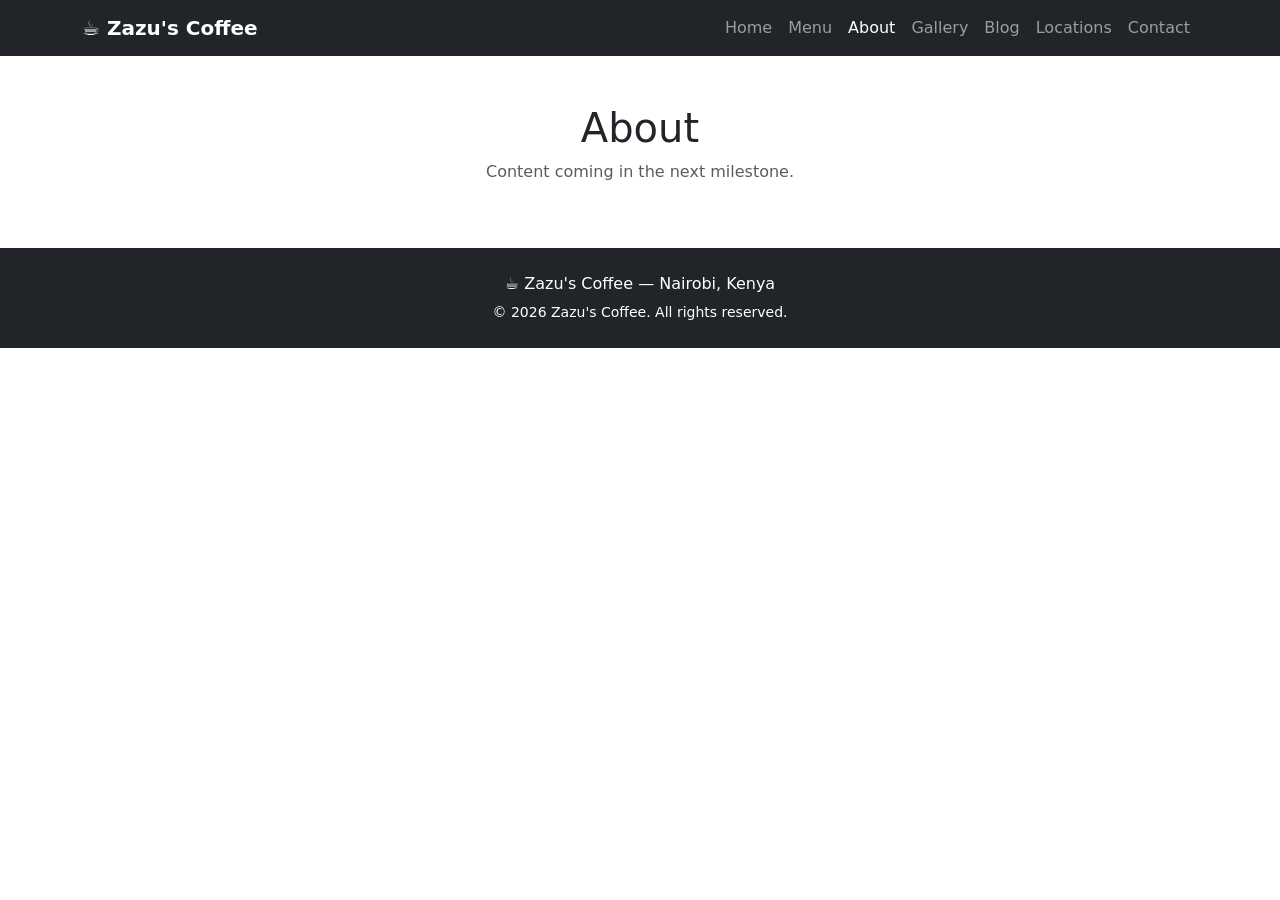
==== about.html @ b1737a96 "added about page" ====
<!DOCTYPE html>
<html lang="en">
<head>
  <meta charset="UTF-8" />
  <meta name="viewport" content="width=device-width, initial-scale=1.0" />
  <title>Zazu's Coffee | About</title>
  <link href="https://cdn.jsdelivr.net/npm/bootstrap@5.3.3/dist/css/bootstrap.min.css" rel="stylesheet" />
  <link rel="stylesheet" href="../css/style.css" />
</head>
<body>
  <nav class="navbar navbar-expand-lg navbar-dark bg-dark">
    <div class="container">
      <a class="navbar-brand fw-bold" href="../index.html">☕ Zazu's Coffee</a>
      <button class="navbar-toggler" type="button" data-bs-toggle="collapse" data-bs-target="#mainNav"><span class="navbar-toggler-icon"></span></button>
      <div class="collapse navbar-collapse" id="mainNav">
        <ul class="navbar-nav ms-auto">
          <li class="nav-item"><a class="nav-link" href="../index.html">Home</a></li>
          <li class="nav-item"><a class="nav-link" href="menu.html">Menu</a></li>
          <li class="nav-item"><a class="nav-link active" href="about.html">About</a></li>
          <li class="nav-item"><a class="nav-link" href="gallery.html">Gallery</a></li>
          <li class="nav-item"><a class="nav-link" href="blog.html">Blog</a></li>
          <li class="nav-item"><a class="nav-link" href="locations.html">Locations</a></li>
          <li class="nav-item"><a class="nav-link" href="contact.html">Contact</a></li>
        </ul>
      </div>
    </div>
  </nav>
  <main class="container py-5 text-center">
    <h1>About</h1>
    <p class="text-muted">Content coming in the next milestone.</p>
  </main>
  <footer class="bg-dark text-white text-center py-4">
    <div class="container">
      <p class="mb-1">☕ Zazu's Coffee — Nairobi, Kenya</p>
      <small>&copy; 2026 Zazu's Coffee. All rights reserved.</small>
    </div>
  </footer>
  <script src="https://cdn.jsdelivr.net/npm/bootstrap@5.3.3/dist/js/bootstrap.bundle.min.js"></script>
  <script src="../js/main.js"></script>
</body>
</html>
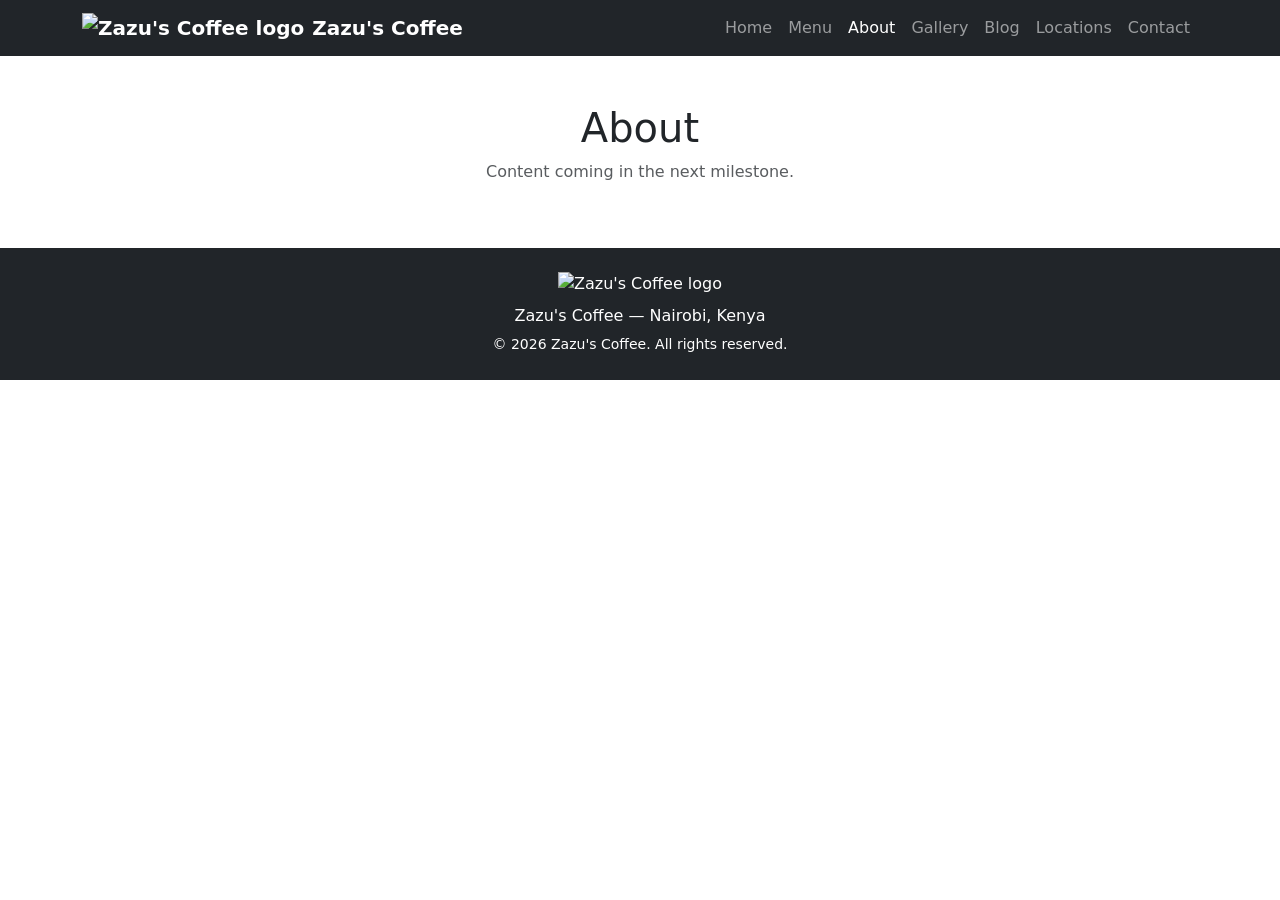
==== commit 7f41bbf3: "logo added" ====
--- a/about.html
+++ b/about.html
@@ -10,7 +10,10 @@
 <body>
   <nav class="navbar navbar-expand-lg navbar-dark bg-dark">
     <div class="container">
-      <a class="navbar-brand fw-bold" href="../index.html">☕ Zazu's Coffee</a>
+      <a class="navbar-brand fw-bold d-flex align-items-center" href="../index.html">
+        <img src="../assets/images/logo.png" alt="Zazu's Coffee logo" class="logo-img me-2" />
+        Zazu's Coffee
+      </a>
       <button class="navbar-toggler" type="button" data-bs-toggle="collapse" data-bs-target="#mainNav"><span class="navbar-toggler-icon"></span></button>
       <div class="collapse navbar-collapse" id="mainNav">
         <ul class="navbar-nav ms-auto">
@@ -31,7 +34,8 @@
   </main>
   <footer class="bg-dark text-white text-center py-4">
     <div class="container">
-      <p class="mb-1">☕ Zazu's Coffee — Nairobi, Kenya</p>
+      <img src="../assets/images/logo.png" alt="Zazu's Coffee logo" class="footer-logo-img mb-2" />
+      <p class="mb-1">Zazu's Coffee — Nairobi, Kenya</p>
       <small>&copy; 2026 Zazu's Coffee. All rights reserved.</small>
     </div>
   </footer>
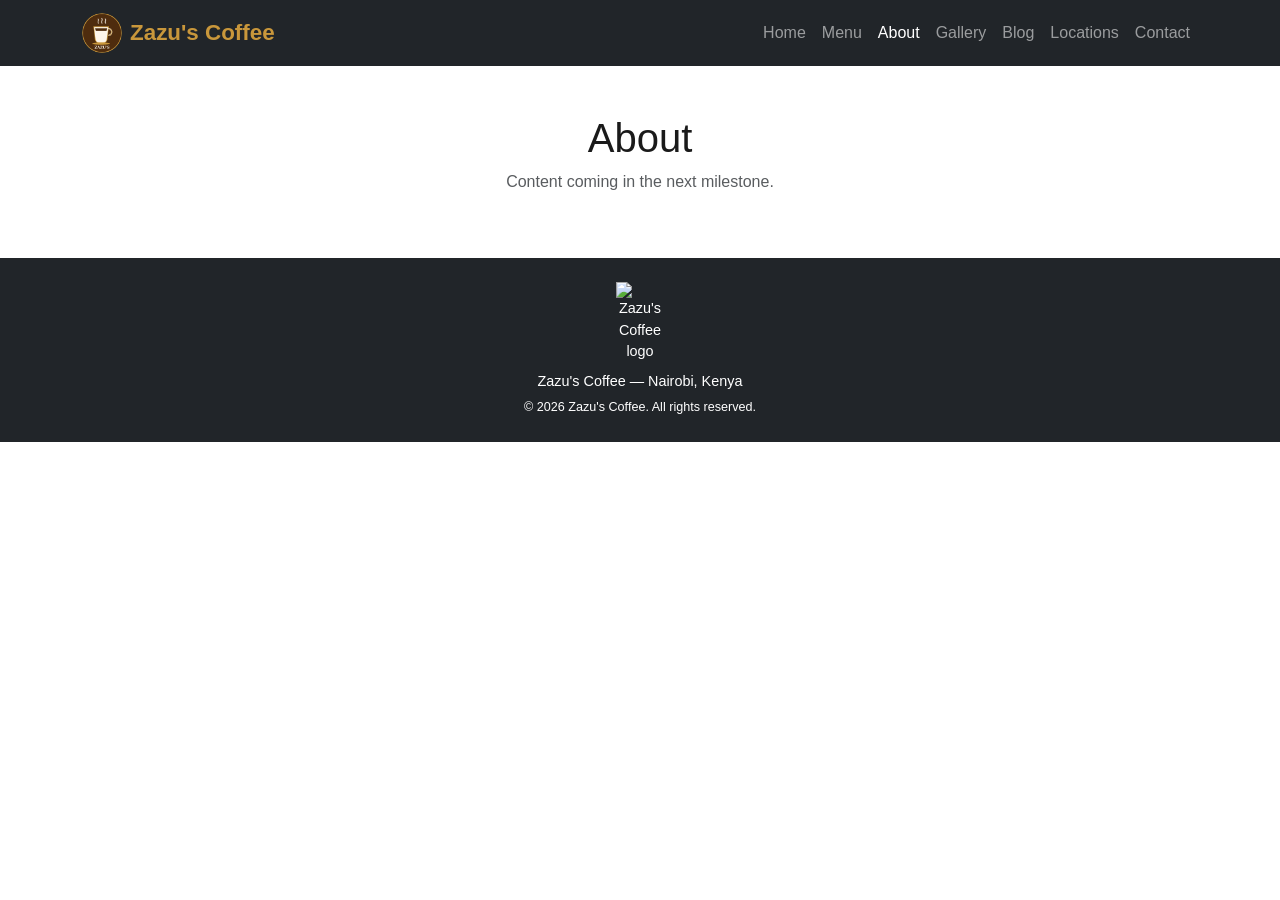
==== commit 555e9bc7: "logo scaled and stylesheet edited" ====
--- a/about.html
+++ b/about.html
@@ -5,13 +5,13 @@
   <meta name="viewport" content="width=device-width, initial-scale=1.0" />
   <title>Zazu's Coffee | About</title>
   <link href="https://cdn.jsdelivr.net/npm/bootstrap@5.3.3/dist/css/bootstrap.min.css" rel="stylesheet" />
-  <link rel="stylesheet" href="../css/style.css" />
+  <link rel="stylesheet" href="css/stylesheet.css" />
 </head>
 <body>
   <nav class="navbar navbar-expand-lg navbar-dark bg-dark">
     <div class="container">
       <a class="navbar-brand fw-bold d-flex align-items-center" href="../index.html">
-        <img src="../assets/images/logo.png" alt="Zazu's Coffee logo" class="logo-img me-2" />
+        <img src="images/logo.png" alt="Zazu's Coffee logo" class="logo-img me-2" width="40" height="40" />
         Zazu's Coffee
       </a>
       <button class="navbar-toggler" type="button" data-bs-toggle="collapse" data-bs-target="#mainNav"><span class="navbar-toggler-icon"></span></button>
@@ -34,7 +34,7 @@
   </main>
   <footer class="bg-dark text-white text-center py-4">
     <div class="container">
-      <img src="../assets/images/logo.png" alt="Zazu's Coffee logo" class="footer-logo-img mb-2" />
+      <img src="../assets/images/logo.png" alt="Zazu's Coffee logo" class="footer-logo-img mb-2" width="48" height="48" />
       <p class="mb-1">Zazu's Coffee — Nairobi, Kenya</p>
       <small>&copy; 2026 Zazu's Coffee. All rights reserved.</small>
     </div>
--- a/css/stylesheet.css
+++ b/css/stylesheet.css
@@ -0,0 +1,79 @@
+/* =====================
+   Zazu's Coffee — Main Stylesheet
+   ===================== */
+
+/* === Colour Variables === */
+:root {
+  --zazu-brown: #4e2c0e;
+  --zazu-gold:  #c9973b;
+  --zazu-cream: #fdf6ec;
+  --zazu-dark:  #1a1a1a;
+}
+
+/* === Base === */
+body {
+  font-family: 'Segoe UI', sans-serif;
+  background-color: #fff;
+  color: var(--zazu-dark);
+}
+
+/* === Navbar Brand === */
+.navbar-brand {
+  font-size: 1.4rem;
+  color: var(--zazu-gold) !important;
+}
+
+/* === Logo Images === */
+.logo-img {
+  width: 40px !important;
+  height: 40px !important;
+  max-width: 40px;
+  object-fit: contain;
+  border-radius: 50%;
+}
+
+.footer-logo-img {
+  width: 48px !important;
+  height: 48px !important;
+  max-width: 48px;
+  object-fit: contain;
+}
+
+/* === Hero Section === */
+.hero-section {
+  min-height: 85vh;
+  background: linear-gradient(rgba(0,0,0,0.55), rgba(0,0,0,0.55)),
+              url('../assets/images/hero-bg.jpg') center/cover no-repeat;
+  background-color: var(--zazu-brown); /* fallback if image missing */
+}
+
+/* === Buttons === */
+.btn-warning {
+  background-color: var(--zazu-gold);
+  border-color: var(--zazu-gold);
+  color: #fff;
+  font-weight: 600;
+}
+
+.btn-warning:hover {
+  background-color: var(--zazu-brown);
+  border-color: var(--zazu-brown);
+  color: #fff;
+}
+
+/* === Cards === */
+.card {
+  border: none;
+  border-radius: 12px;
+  transition: transform 0.2s ease;
+}
+
+.card:hover {
+  transform: translateY(-4px);
+}
+
+/* === Footer === */
+footer {
+  background-color: var(--zazu-dark) !important;
+  font-size: 0.9rem;
+}
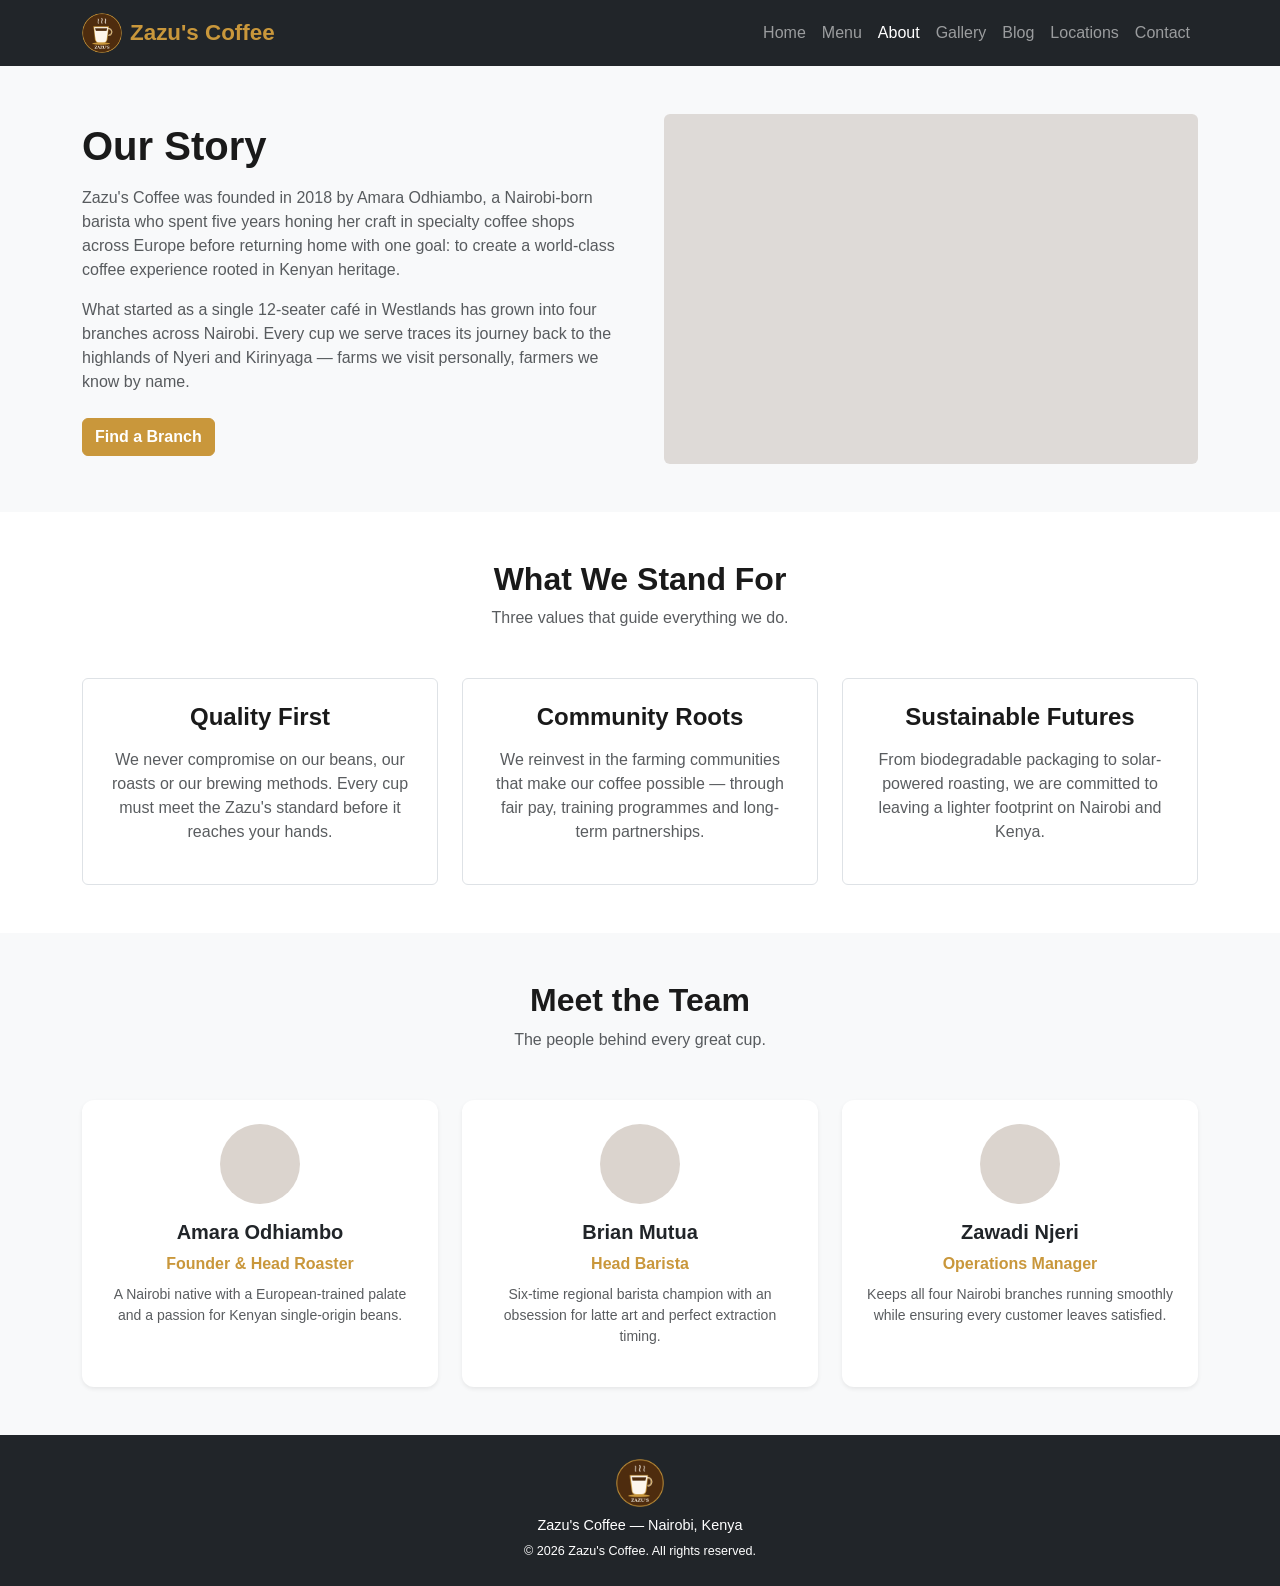
==== commit 0d1bb641: "added content for the about page" ====
--- a/about.html
+++ b/about.html
@@ -17,7 +17,7 @@
       <button class="navbar-toggler" type="button" data-bs-toggle="collapse" data-bs-target="#mainNav"><span class="navbar-toggler-icon"></span></button>
       <div class="collapse navbar-collapse" id="mainNav">
         <ul class="navbar-nav ms-auto">
-          <li class="nav-item"><a class="nav-link" href="../index.html">Home</a></li>
+          <li class="nav-item"><a class="nav-link" href="index.html">Home</a></li>
           <li class="nav-item"><a class="nav-link" href="menu.html">Menu</a></li>
           <li class="nav-item"><a class="nav-link active" href="about.html">About</a></li>
           <li class="nav-item"><a class="nav-link" href="gallery.html">Gallery</a></li>
@@ -28,13 +28,90 @@
       </div>
     </div>
   </nav>
-  <main class="container py-5 text-center">
-    <h1>About</h1>
-    <p class="text-muted">Content coming in the next milestone.</p>
-  </main>
+  <section class="py-5 bg-light">
+  <div class="container">
+    <div class="row align-items-center g-5">
+      <div class="col-lg-6">
+        <h1 class="fw-bold mb-3">Our Story</h1>
+        <p class="text-muted">Zazu's Coffee was founded in 2018 by Amara Odhiambo, a Nairobi-born barista who spent five years honing her craft in specialty coffee shops across Europe before returning home with one goal: to create a world-class coffee experience rooted in Kenyan heritage.</p>
+        <p class="text-muted">What started as a single 12-seater café in Westlands has grown into four branches across Nairobi. Every cup we serve traces its journey back to the highlands of Nyeri and Kirinyaga — farms we visit personally, farmers we know by name.</p>
+        <a href="locations.html" class="btn btn-warning mt-2">Find a Branch</a>
+      </div>
+      <div class="col-lg-6">
+        <div class="rounded" style="height: 350px; background-color: var(--zazu-brown); opacity: 0.15;"></div>
+      </div>
+    </div>
+  </div>
+</section>
+
+<section class="py-5">
+  <div class="container text-center">
+    <h2 class="fw-bold mb-2">What We Stand For</h2>
+    <p class="text-muted mb-5">Three values that guide everything we do.</p>
+    <div class="row g-4">
+      <div class="col-md-4">
+        <div class="p-4 border rounded h-100">
+          <h4 class="fw-bold mb-3">Quality First</h4>
+          <p class="text-muted">We never compromise on our beans, our roasts or our brewing methods. Every cup must meet the Zazu's standard before it reaches your hands.</p>
+        </div>
+      </div>
+      <div class="col-md-4">
+        <div class="p-4 border rounded h-100">
+          <h4 class="fw-bold mb-3">Community Roots</h4>
+          <p class="text-muted">We reinvest in the farming communities that make our coffee possible — through fair pay, training programmes and long-term partnerships.</p>
+        </div>
+      </div>
+      <div class="col-md-4">
+        <div class="p-4 border rounded h-100">
+          <h4 class="fw-bold mb-3">Sustainable Futures</h4>
+          <p class="text-muted">From biodegradable packaging to solar-powered roasting, we are committed to leaving a lighter footprint on Nairobi and Kenya.</p>
+        </div>
+      </div>
+    </div>
+  </div>
+</section>
+
+<section class="py-5 bg-light">
+  <div class="container text-center">
+    <h2 class="fw-bold mb-2">Meet the Team</h2>
+    <p class="text-muted mb-5">The people behind every great cup.</p>
+    <div class="row g-4 justify-content-center">
+      <div class="col-md-4">
+        <div class="card border-0 shadow-sm h-100">
+          <div class="card-body p-4">
+            <div class="rounded-circle mx-auto mb-3" style="width:80px;height:80px;background-color:var(--zazu-brown);opacity:0.2;"></div>
+            <h5 class="fw-bold">Amara Odhiambo</h5>
+            <p class="fw-bold mb-2" style="color: var(--zazu-gold);">Founder & Head Roaster</p>
+            <p class="text-muted small">A Nairobi native with a European-trained palate and a passion for Kenyan single-origin beans.</p>
+          </div>
+        </div>
+      </div>
+      <div class="col-md-4">
+        <div class="card border-0 shadow-sm h-100">
+          <div class="card-body p-4">
+            <div class="rounded-circle mx-auto mb-3" style="width:80px;height:80px;background-color:var(--zazu-brown);opacity:0.2;"></div>
+            <h5 class="fw-bold">Brian Mutua</h5>
+            <p class="fw-bold mb-2" style="color: var(--zazu-gold);">Head Barista</p>
+            <p class="text-muted small">Six-time regional barista champion with an obsession for latte art and perfect extraction timing.</p>
+          </div>
+        </div>
+      </div>
+      <div class="col-md-4">
+        <div class="card border-0 shadow-sm h-100">
+          <div class="card-body p-4">
+            <div class="rounded-circle mx-auto mb-3" style="width:80px;height:80px;background-color:var(--zazu-brown);opacity:0.2;"></div>
+            <h5 class="fw-bold">Zawadi Njeri</h5>
+            <p class="fw-bold mb-2" style="color: var(--zazu-gold);">Operations Manager</p>
+            <p class="text-muted small">Keeps all four Nairobi branches running smoothly while ensuring every customer leaves satisfied.</p>
+          </div>
+        </div>
+      </div>
+    </div>
+  </div>
+</section>
   <footer class="bg-dark text-white text-center py-4">
     <div class="container">
-      <img src="../assets/images/logo.png" alt="Zazu's Coffee logo" class="footer-logo-img mb-2" width="48" height="48" />
+      <img src="images/logo.png" alt="Zazu's Coffee logo" class="footer-logo-img mb-2" width="48" height="48" />
       <p class="mb-1">Zazu's Coffee — Nairobi, Kenya</p>
       <small>&copy; 2026 Zazu's Coffee. All rights reserved.</small>
     </div>
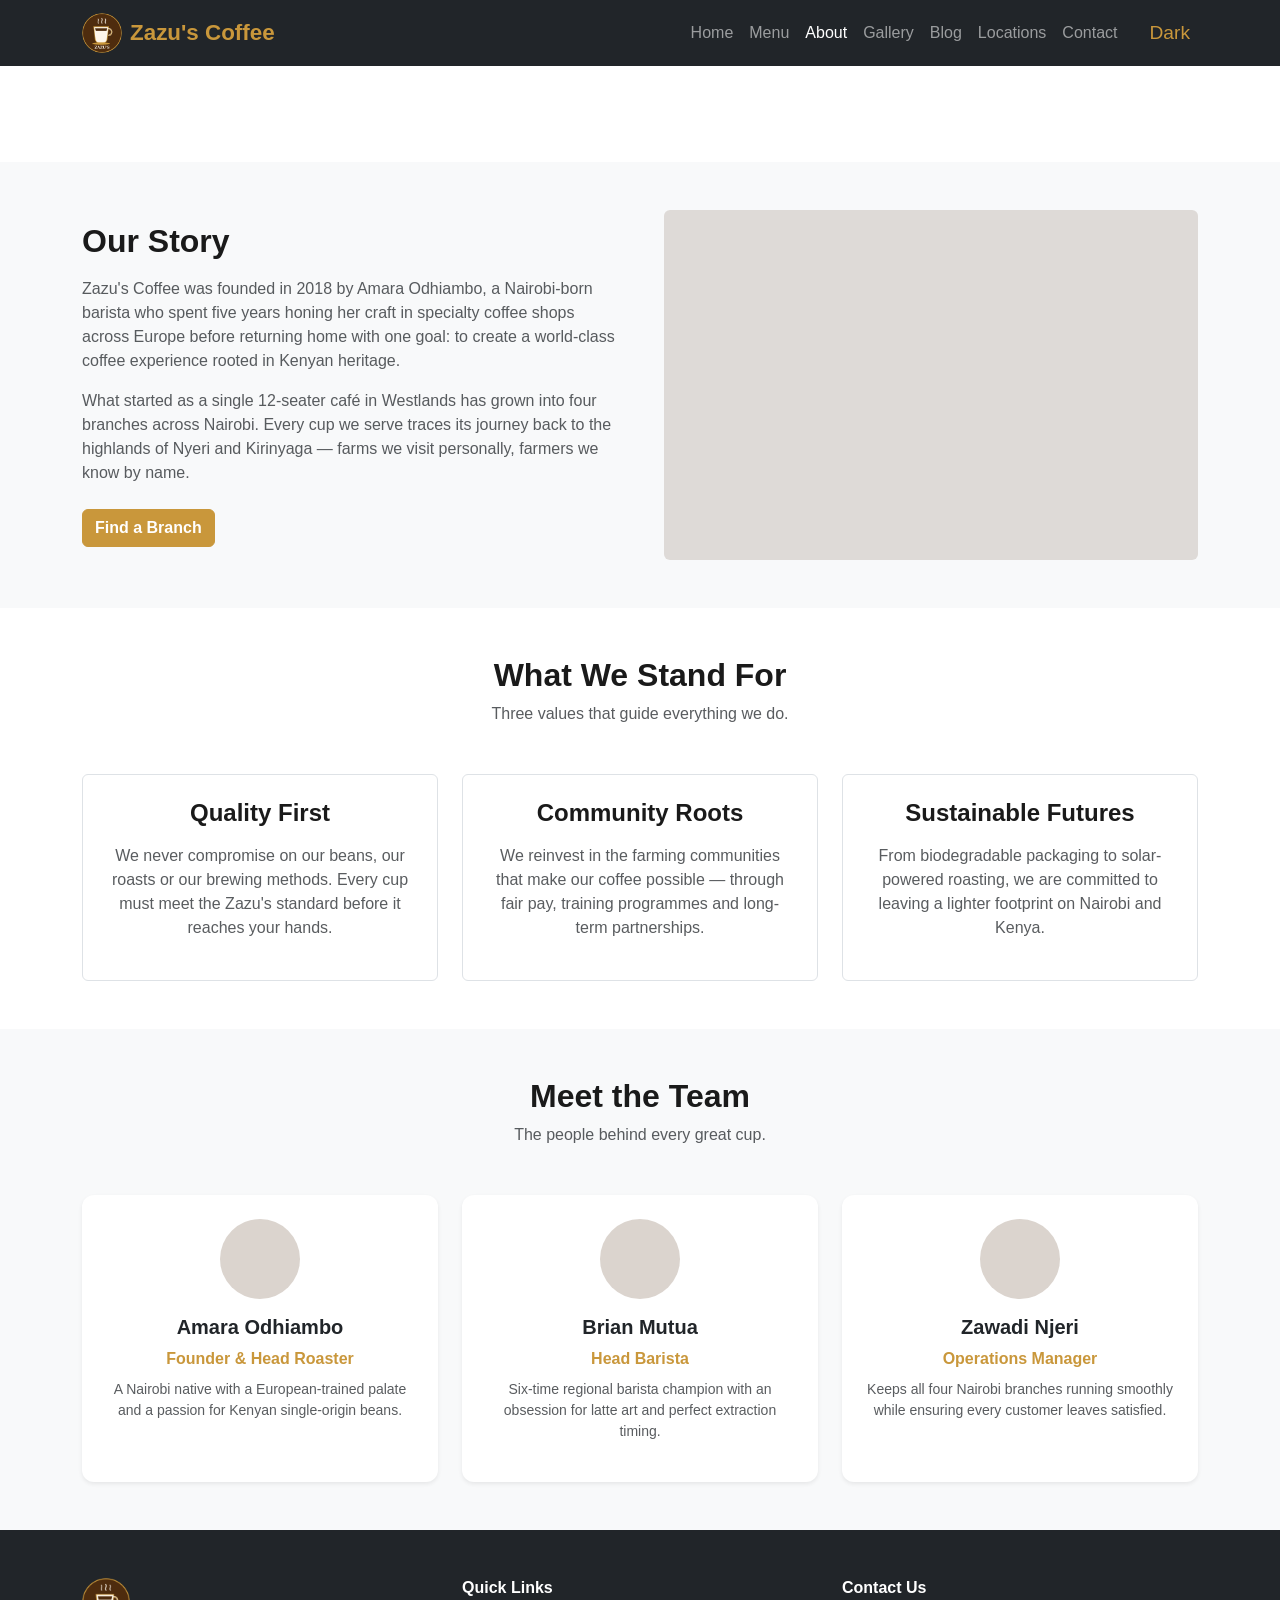
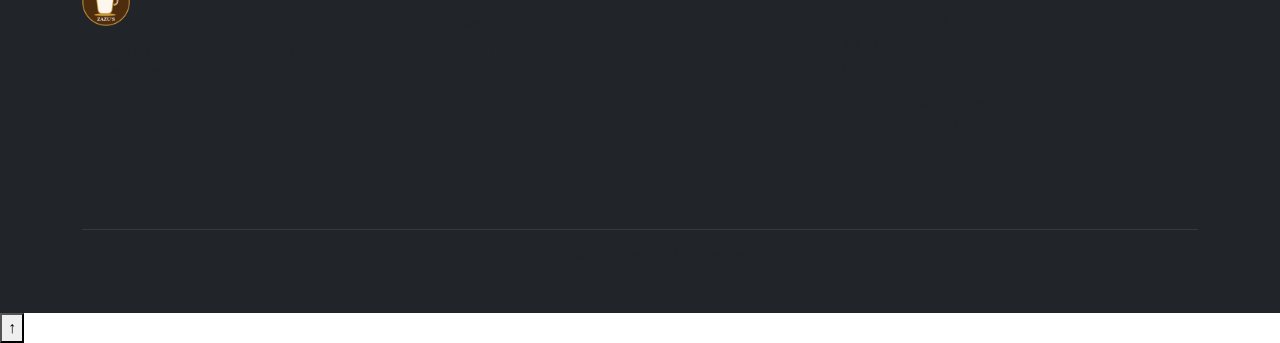
==== commit 142ed711: "Add page hero, upgraded footer and dark mode to about page" ====
--- a/about.html
+++ b/about.html
@@ -10,11 +10,13 @@
 <body>
   <nav class="navbar navbar-expand-lg navbar-dark bg-dark">
     <div class="container">
-      <a class="navbar-brand fw-bold d-flex align-items-center" href="../index.html">
+      <a class="navbar-brand fw-bold d-flex align-items-center" href="index.html">
         <img src="images/logo.png" alt="Zazu's Coffee logo" class="logo-img me-2" width="40" height="40" />
         Zazu's Coffee
       </a>
-      <button class="navbar-toggler" type="button" data-bs-toggle="collapse" data-bs-target="#mainNav"><span class="navbar-toggler-icon"></span></button>
+      <button class="navbar-toggler" type="button" data-bs-toggle="collapse" data-bs-target="#mainNav">
+        <span class="navbar-toggler-icon"></span>
+      </button>
       <div class="collapse navbar-collapse" id="mainNav">
         <ul class="navbar-nav ms-auto">
           <li class="nav-item"><a class="nav-link" href="index.html">Home</a></li>
@@ -25,98 +27,135 @@
           <li class="nav-item"><a class="nav-link" href="locations.html">Locations</a></li>
           <li class="nav-item"><a class="nav-link" href="contact.html">Contact</a></li>
         </ul>
+        <button id="darkModeToggle" class="btn btn-sm ms-lg-3 mt-2 mt-lg-0" style="background:none;border:none;color:var(--zazu-gold);font-size:1.2rem;">Dark</button>
       </div>
     </div>
   </nav>
+
+  <section class="page-hero d-flex align-items-center text-white">
+    <div class="container">
+      <h1 class="display-5 fw-bold">About Us</h1>
+      <p class="lead mb-0">Our story, our values, our team.</p>
+    </div>
+  </section>
+
   <section class="py-5 bg-light">
-  <div class="container">
-    <div class="row align-items-center g-5">
-      <div class="col-lg-6">
-        <h1 class="fw-bold mb-3">Our Story</h1>
-        <p class="text-muted">Zazu's Coffee was founded in 2018 by Amara Odhiambo, a Nairobi-born barista who spent five years honing her craft in specialty coffee shops across Europe before returning home with one goal: to create a world-class coffee experience rooted in Kenyan heritage.</p>
-        <p class="text-muted">What started as a single 12-seater café in Westlands has grown into four branches across Nairobi. Every cup we serve traces its journey back to the highlands of Nyeri and Kirinyaga — farms we visit personally, farmers we know by name.</p>
-        <a href="locations.html" class="btn btn-warning mt-2">Find a Branch</a>
-      </div>
-      <div class="col-lg-6">
-        <div class="rounded" style="height: 350px; background-color: var(--zazu-brown); opacity: 0.15;"></div>
-      </div>
-    </div>
-  </div>
-</section>
-
-<section class="py-5">
-  <div class="container text-center">
-    <h2 class="fw-bold mb-2">What We Stand For</h2>
-    <p class="text-muted mb-5">Three values that guide everything we do.</p>
-    <div class="row g-4">
-      <div class="col-md-4">
-        <div class="p-4 border rounded h-100">
-          <h4 class="fw-bold mb-3">Quality First</h4>
-          <p class="text-muted">We never compromise on our beans, our roasts or our brewing methods. Every cup must meet the Zazu's standard before it reaches your hands.</p>
+    <div class="container">
+      <div class="row align-items-center g-5">
+        <div class="col-lg-6">
+          <h2 class="fw-bold mb-3">Our Story</h2>
+          <p class="text-muted">Zazu's Coffee was founded in 2018 by Amara Odhiambo, a Nairobi-born barista who spent five years honing her craft in specialty coffee shops across Europe before returning home with one goal: to create a world-class coffee experience rooted in Kenyan heritage.</p>
+          <p class="text-muted">What started as a single 12-seater café in Westlands has grown into four branches across Nairobi. Every cup we serve traces its journey back to the highlands of Nyeri and Kirinyaga — farms we visit personally, farmers we know by name.</p>
+          <a href="locations.html" class="btn btn-warning mt-2">Find a Branch</a>
         </div>
-      </div>
-      <div class="col-md-4">
-        <div class="p-4 border rounded h-100">
-          <h4 class="fw-bold mb-3">Community Roots</h4>
-          <p class="text-muted">We reinvest in the farming communities that make our coffee possible — through fair pay, training programmes and long-term partnerships.</p>
-        </div>
-      </div>
-      <div class="col-md-4">
-        <div class="p-4 border rounded h-100">
-          <h4 class="fw-bold mb-3">Sustainable Futures</h4>
-          <p class="text-muted">From biodegradable packaging to solar-powered roasting, we are committed to leaving a lighter footprint on Nairobi and Kenya.</p>
+        <div class="col-lg-6">
+          <div class="rounded" style="height:350px;background-color:var(--zazu-brown);opacity:0.15;"></div>
         </div>
       </div>
     </div>
-  </div>
-</section>
+  </section>
 
-<section class="py-5 bg-light">
-  <div class="container text-center">
-    <h2 class="fw-bold mb-2">Meet the Team</h2>
-    <p class="text-muted mb-5">The people behind every great cup.</p>
-    <div class="row g-4 justify-content-center">
-      <div class="col-md-4">
-        <div class="card border-0 shadow-sm h-100">
-          <div class="card-body p-4">
-            <div class="rounded-circle mx-auto mb-3" style="width:80px;height:80px;background-color:var(--zazu-brown);opacity:0.2;"></div>
-            <h5 class="fw-bold">Amara Odhiambo</h5>
-            <p class="fw-bold mb-2" style="color: var(--zazu-gold);">Founder & Head Roaster</p>
-            <p class="text-muted small">A Nairobi native with a European-trained palate and a passion for Kenyan single-origin beans.</p>
+  <section class="py-5">
+    <div class="container text-center">
+      <h2 class="fw-bold mb-2">What We Stand For</h2>
+      <p class="text-muted mb-5">Three values that guide everything we do.</p>
+      <div class="row g-4">
+        <div class="col-md-4">
+          <div class="p-4 border rounded h-100">
+            <h4 class="fw-bold mb-3">Quality First</h4>
+            <p class="text-muted">We never compromise on our beans, our roasts or our brewing methods. Every cup must meet the Zazu's standard before it reaches your hands.</p>
           </div>
         </div>
-      </div>
-      <div class="col-md-4">
-        <div class="card border-0 shadow-sm h-100">
-          <div class="card-body p-4">
-            <div class="rounded-circle mx-auto mb-3" style="width:80px;height:80px;background-color:var(--zazu-brown);opacity:0.2;"></div>
-            <h5 class="fw-bold">Brian Mutua</h5>
-            <p class="fw-bold mb-2" style="color: var(--zazu-gold);">Head Barista</p>
-            <p class="text-muted small">Six-time regional barista champion with an obsession for latte art and perfect extraction timing.</p>
+        <div class="col-md-4">
+          <div class="p-4 border rounded h-100">
+            <h4 class="fw-bold mb-3">Community Roots</h4>
+            <p class="text-muted">We reinvest in the farming communities that make our coffee possible — through fair pay, training programmes and long-term partnerships.</p>
           </div>
         </div>
-      </div>
-      <div class="col-md-4">
-        <div class="card border-0 shadow-sm h-100">
-          <div class="card-body p-4">
-            <div class="rounded-circle mx-auto mb-3" style="width:80px;height:80px;background-color:var(--zazu-brown);opacity:0.2;"></div>
-            <h5 class="fw-bold">Zawadi Njeri</h5>
-            <p class="fw-bold mb-2" style="color: var(--zazu-gold);">Operations Manager</p>
-            <p class="text-muted small">Keeps all four Nairobi branches running smoothly while ensuring every customer leaves satisfied.</p>
+        <div class="col-md-4">
+          <div class="p-4 border rounded h-100">
+            <h4 class="fw-bold mb-3">Sustainable Futures</h4>
+            <p class="text-muted">From biodegradable packaging to solar-powered roasting, we are committed to leaving a lighter footprint on Nairobi and Kenya.</p>
           </div>
         </div>
       </div>
     </div>
-  </div>
-</section>
-  <footer class="bg-dark text-white text-center py-4">
+  </section>
+
+  <section class="py-5 bg-light">
+    <div class="container text-center">
+      <h2 class="fw-bold mb-2">Meet the Team</h2>
+      <p class="text-muted mb-5">The people behind every great cup.</p>
+      <div class="row g-4 justify-content-center">
+        <div class="col-md-4">
+          <div class="card border-0 shadow-sm h-100">
+            <div class="card-body p-4">
+              <div class="rounded-circle mx-auto mb-3" style="width:80px;height:80px;background-color:var(--zazu-brown);opacity:0.2;"></div>
+              <h5 class="fw-bold">Amara Odhiambo</h5>
+              <p class="fw-bold mb-2" style="color:var(--zazu-gold);">Founder & Head Roaster</p>
+              <p class="text-muted small">A Nairobi native with a European-trained palate and a passion for Kenyan single-origin beans.</p>
+            </div>
+          </div>
+        </div>
+        <div class="col-md-4">
+          <div class="card border-0 shadow-sm h-100">
+            <div class="card-body p-4">
+              <div class="rounded-circle mx-auto mb-3" style="width:80px;height:80px;background-color:var(--zazu-brown);opacity:0.2;"></div>
+              <h5 class="fw-bold">Brian Mutua</h5>
+              <p class="fw-bold mb-2" style="color:var(--zazu-gold);">Head Barista</p>
+              <p class="text-muted small">Six-time regional barista champion with an obsession for latte art and perfect extraction timing.</p>
+            </div>
+          </div>
+        </div>
+        <div class="col-md-4">
+          <div class="card border-0 shadow-sm h-100">
+            <div class="card-body p-4">
+              <div class="rounded-circle mx-auto mb-3" style="width:80px;height:80px;background-color:var(--zazu-brown);opacity:0.2;"></div>
+              <h5 class="fw-bold">Zawadi Njeri</h5>
+              <p class="fw-bold mb-2" style="color:var(--zazu-gold);">Operations Manager</p>
+              <p class="text-muted small">Keeps all four Nairobi branches running smoothly while ensuring every customer leaves satisfied.</p>
+            </div>
+          </div>
+        </div>
+      </div>
+    </div>
+  </section>
+
+  <footer class="bg-dark text-white py-5">
     <div class="container">
-      <img src="images/logo.png" alt="Zazu's Coffee logo" class="footer-logo-img mb-2" width="48" height="48" />
-      <p class="mb-1">Zazu's Coffee — Nairobi, Kenya</p>
-      <small>&copy; 2026 Zazu's Coffee. All rights reserved.</small>
+      <div class="row g-4">
+        <div class="col-md-4">
+          <img src="images/logo.png" alt="Zazu's Coffee logo" class="footer-logo-img mb-3" width="48" height="48" />
+          <p class="text-muted small">Nairobi's home for specialty coffee, rooted in Kenyan heritage and crafted with care since 2018.</p>
+        </div>
+        <div class="col-md-4">
+          <h6 class="fw-bold mb-3">Quick Links</h6>
+          <ul class="list-unstyled">
+            <li class="mb-1"><a href="index.html" class="text-muted text-decoration-none small">Home</a></li>
+            <li class="mb-1"><a href="menu.html" class="text-muted text-decoration-none small">Menu</a></li>
+            <li class="mb-1"><a href="about.html" class="text-muted text-decoration-none small">About</a></li>
+            <li class="mb-1"><a href="gallery.html" class="text-muted text-decoration-none small">Gallery</a></li>
+            <li class="mb-1"><a href="blog.html" class="text-muted text-decoration-none small">Blog</a></li>
+            <li class="mb-1"><a href="locations.html" class="text-muted text-decoration-none small">Locations</a></li>
+            <li class="mb-1"><a href="contact.html" class="text-muted text-decoration-none small">Contact</a></li>
+          </ul>
+        </div>
+        <div class="col-md-4">
+          <h6 class="fw-bold mb-3">Contact Us</h6>
+          <p class="text-muted small mb-1">Westlands, Nairobi, Kenya</p>
+          <p class="text-muted small mb-1">Tel: +254 712 345 678</p>
+          <p class="text-muted small mb-3">hello@zazuscoffee.co.ke</p>
+          <p class="text-muted small mb-1">Mon–Fri: 6:30am – 9:00pm</p>
+          <p class="text-muted small mb-0">Sat–Sun: 7:00am – 10:00pm</p>
+        </div>
+      </div>
+      <hr class="border-secondary mt-4" />
+      <p class="text-muted small text-center mb-0">&copy; 2026 Zazu's Coffee. All rights reserved.</p>
     </div>
   </footer>
+
+  <button id="backToTop" class="back-to-top">↑</button>
   <script src="https://cdn.jsdelivr.net/npm/bootstrap@5.3.3/dist/js/bootstrap.bundle.min.js"></script>
-  <script src="../js/main.js"></script>
+  <script src="js/main.js"></script>
 </body>
-</html>
+</html>
--- a/css/stylesheet.css
+++ b/css/stylesheet.css
@@ -77,3 +77,41 @@
   background-color: var(--zazu-dark) !important;
   font-size: 0.9rem;
 }
+
+.filter-btn {
+  background-color: transparent;
+  border: 2px solid var(--zazu-brown);
+  color: var(--zazu-brown);
+  font-weight: 600;
+  border-radius: 25px;
+  padding: 6px 20px;
+  transition: all 0.2s ease;
+}
+
+.filter-btn:hover,
+.filter-btn.active {
+  background-color: var(--zazu-brown);
+  color: #fff;
+}
+
+.gallery-card {
+  position: relative;
+  overflow: hidden;
+}
+
+.gallery-card img {
+  transition: transform 0.3s ease;
+  height: 240px;
+  object-fit: cover;
+}
+
+.gallery-card:hover img {
+  transform: scale(1.05);
+}
+
+.gallery-caption {
+  background-color: rgba(78, 44, 14, 0.8);
+  color: #fff;
+  text-align: center;
+  padding: 10px;
+}
